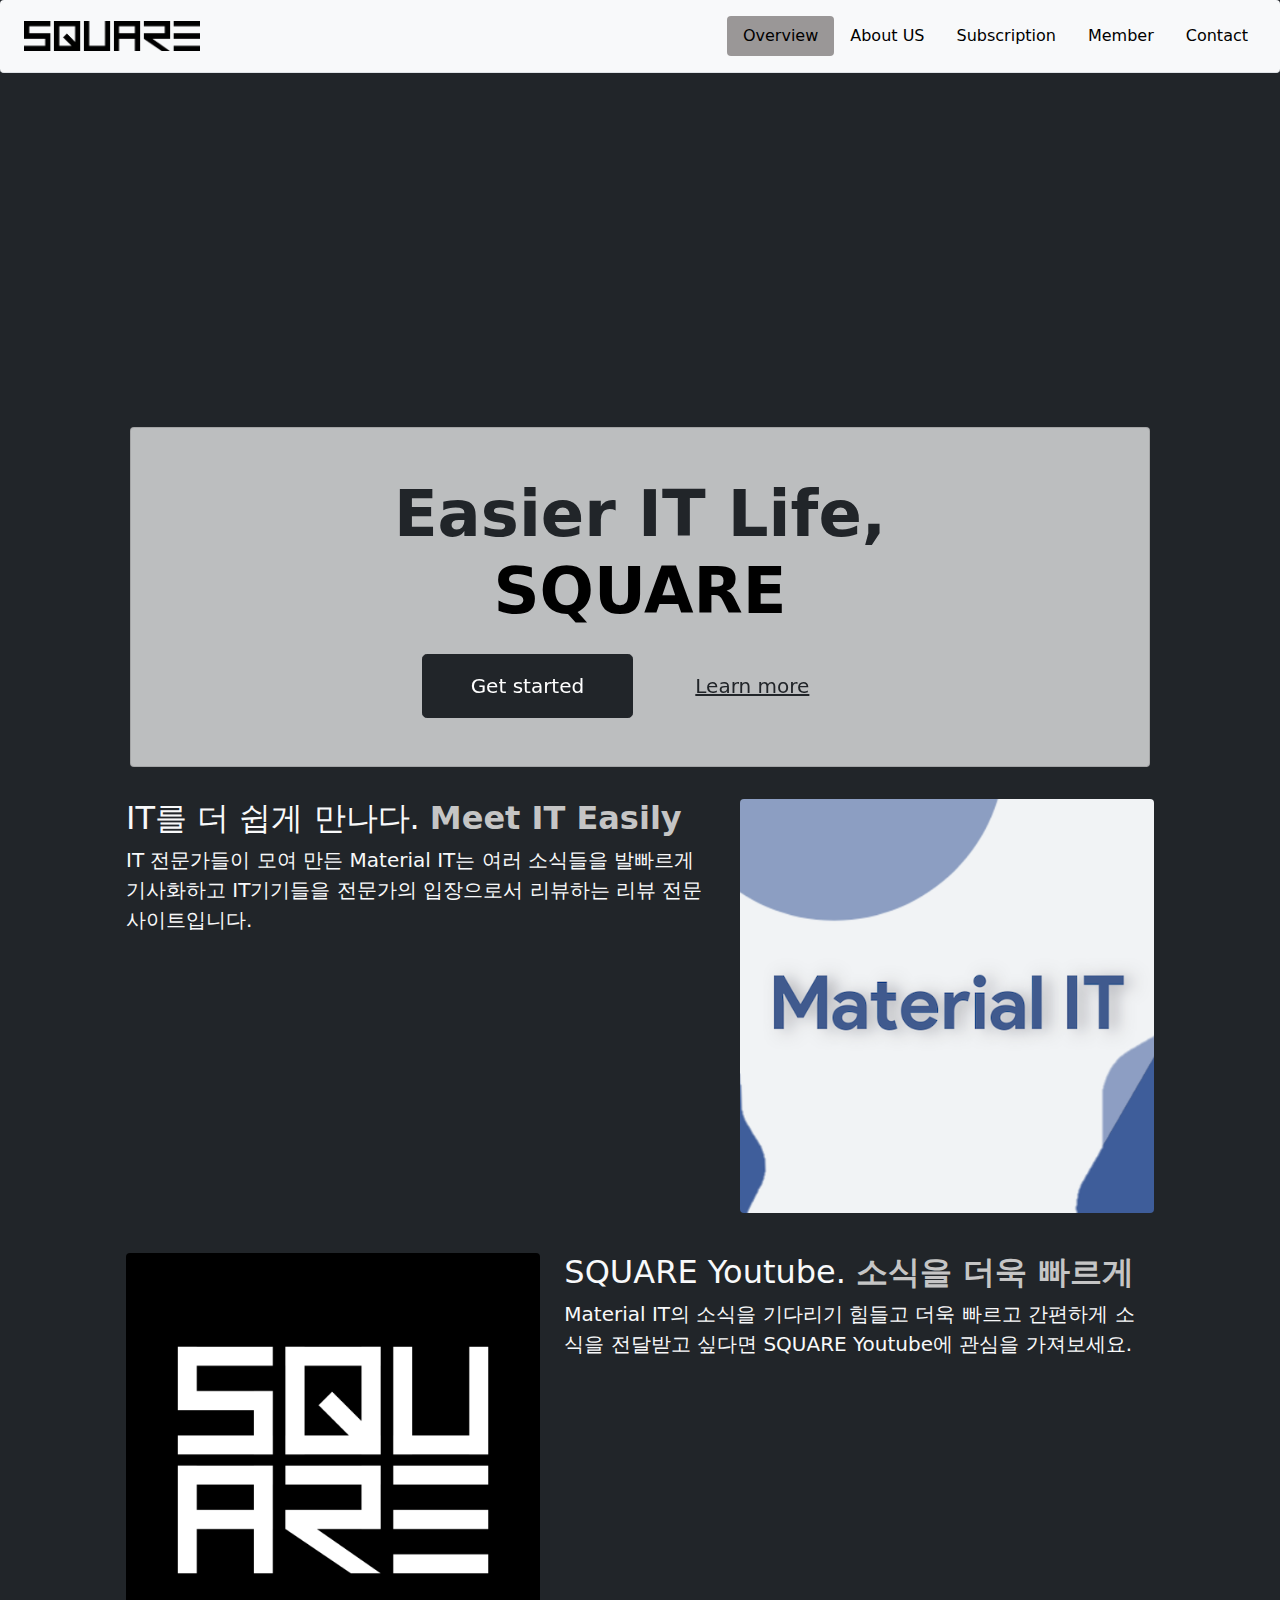
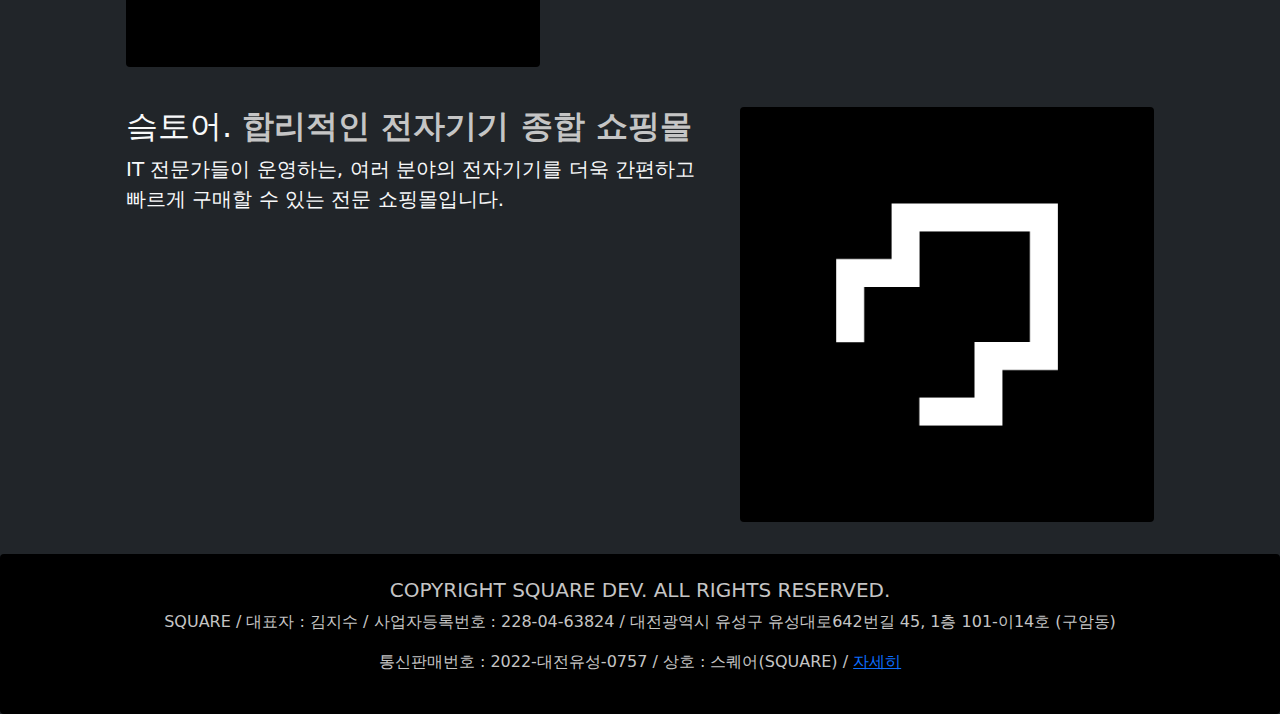
==== index.html @ 816b6b01 "푸터 가독성 개선, 구독 페이지 요소 추가, 토스 결재창 요청 연동 시도" ====
<!DOCTYPE html>
<html lang="ko">

<head>
    <meta charset="UTF-8">
    <meta http-equiv="X-UA-Compatible" content="IE=edge">
    <meta name="viewport" content="width=device-width, initial-scale=1.0">
    <link rel="shortcut icon" href="/img/favicon.ico">
    <!-- 부트스트랩 css 사용 -->
    <link rel="stylesheet" href="css/bootstrap.css">
    <!--  부트스트랩 js 사용 -->
    <script src="https://ajax.googleapis.com/ajax/libs/jquery/3.3.1/jquery.min.js"></script>
    <script type="text/javascript" src="/js/bootstrap.js"></script>

    <title>SQUARE</title>
</head>
<header>
    <header class="d-flex flex-wrap justify-content-center py-3 mb-4 border-bottom bg-light rounded">
        <a href="/" class="d-flex align-items-center mx-4 mb-3 mb-md-0 me-md-auto text-decoration-none text-black">
            <img height="30pt" src="img/SQUnav.png" alt="">
        </a>

        <ul class="nav nav-pills mx-3">
            <li class="nav-item"><a href="/" class="nav-link text-black active" aria-current="page">Overview</a>
            </li>
            <li class="nav-item"><a href="aboutus" class="nav-link text-black">About US</a></li>
            <li class="nav-item"><a href="sub" class="nav-link text-black">Subscription</a></li>
            <li class="nav-item"><a href="member" class="nav-link text-black">Member</a></li>
            <li class="nav-item"><a href="contact" class="nav-link text-black">Contact</a></li>
        </ul>
    </header>
</header>

<body class="bg-dark">
    <!-- 메인 1단 -->
    <div id="preview" class="preview">
        <div style="display: none;"></div>
        <div>
            <div data-draggable="true" class="" style="position: relative;" draggable="false">
                <section draggable="false" class="overflow-hidden pt-0" data-v-271253ee="">
                    <section class="mb-10">
                        <div class="p-5 text-center bg-image"
                            style="background-image: url(&quot;https://cdn.discordapp.com/attachments/985733012362780744/987532368732622858/Square_PC_Wide.png&quot;); height: 500px; background-size: cover; background-color: rgba(0, 0, 0, 0); background-position: 50% 50%;"
                            aria-controls="#picker-editor"></div>
                        <div class="container">
                            <div class="card mx-4 mx-md-5 text-center shadow-5-strong"
                                style=" margin-top: -170px; background: hsla(0, 0%, 100%, 0.7); backdrop-filter: blur(30px); ">
                                <div class="card-body px-4 py-5 px-md-5">
                                    <h1 class="display-3 fw-bold ls-tight mb-4"> <span>Easier IT Life,</span> <br> <span
                                            class="text-black">SQUARE
                                        </span> </h1> <a class="btn btn-dark btn-lg py-3 px-5 mb-2 mb-md-0 me-md-2"
                                        href="aboutus" role="button" aria-controls="#picker-editor"
                                        draggable="false">Get
                                        started</a>
                                    <a class="btn btn-link btn-lg py-3 px-5 mb-2 mb-md-0 text-dark" role="button"
                                        aria-controls="#picker-editor" draggable="false" href="#scrollspyHeading1">Learn
                                        more</a>
                                </div>
                            </div>
                        </div>
                    </section>
                </section>
            </div>
        </div>
    </div>

    <div class="container marketing">
        <!-- START THE FEATURETTES -->
        <div id="scrollspyHeading1">
            <div class="row featurette bg-muted rounded p-2 m-4">
                <div class="col-md-7">
                    <h2 class="text-light featurette-heading">IT를 더 쉽게 만나다. <span class="text-muted fw-bold">Meet IT
                            Easily</span></h2>
                    <p class="text-light lead">IT 전문가들이 모여 만든 Material IT는 여러 소식들을 발빠르게 기사화하고 IT기기들을 전문가의 입장으로서 리뷰하는 리뷰
                        전문 사이트입니다.</p>
                </div>
                <div class="col-md-5">
                    <img class="bd-placeholder-img bd-placeholder-img-lg featurette-image img-fluid mx-auto rounded"
                        width="500" height="500" src="/img/MIT_IMG11.png" alt="">

                </div>
            </div>

            <div class="row featurette bg-muted rounded p-2 m-4">
                <div class="col-md-7 order-md-2">
                    <h2 class="text-light featurette-heading">SQUARE Youtube. <span class="text-muted fw-bold">소식을 더욱 빠르게</span>
                    </h2>
                    <p class="text-light lead">Material IT의 소식을 기다리기 힘들고 더욱 빠르고 간편하게 소식을 전달받고 싶다면 SQUARE Youtube에 관심을
                        가져보세요.</p>
                </div>
                <div class="col-md-5 order-md-1">
                    <img class="bd-placeholder-img bd-placeholder-img-lg featurette-image img-fluid mx-auto rounded"
                        width="500" height="500" src="/img/슦슦퀘어.png" alt="">
                </div>
            </div>

            <div class="row featurette bg-muted rounded p-2 m-4">
                <div class="col-md-7">
                    <h2 class="text-light featurette-heading">슼토어. <span class="text-muted fw-bold">합리적인 전자기기 종합 쇼핑몰</span></h2>
                    <p class="text-light lead">IT 전문가들이 운영하는, 여러 분야의 전자기기를 더욱 간편하고 빠르게 구매할 수 있는 전문 쇼핑몰입니다.</p>
                </div>
                <div class="col-md-5">
                    <img class="bd-placeholder-img bd-placeholder-img-lg featurette-image img-fluid mx-auto rounded"
                        width="500" height="500" src="/img/SQLOGO.png" alt="">
                </div>
            </div>

        </div>

        <!-- /END THE FEATURETTES -->

    </div>
</body>
<footer class="bg-foot text-center text-lg-start rounded">
    <div class="container p-4">
        <!-- Grid container -->
        <div class="text-center">
            <h5 class="text-uppercase text-muted">Copyright SQUARE DEV. All rights reserved.</h5>

            <p class="text-muted">
                SQUARE / 대표자 : 김지수 / 사업자등록번호 : 228-04-63824 / 대전광역시 유성구 유성대로642번길 45, 1층 101-이14호 (구암동)
            </p>

            <p class="text-muted">
                통신판매번호 : 2022-대전유성-0757 / 상호 : 스퀘어(SQUARE) / <a
                    href="https://www.ftc.go.kr/bizCommPop.do?wrkr_no=2280463824">자세히</a>
            </p>
        </div>
        <!--Grid column-->

        <!--Grid row-->
        <!-- Grid container -->
    </div>
</footer>

</html>
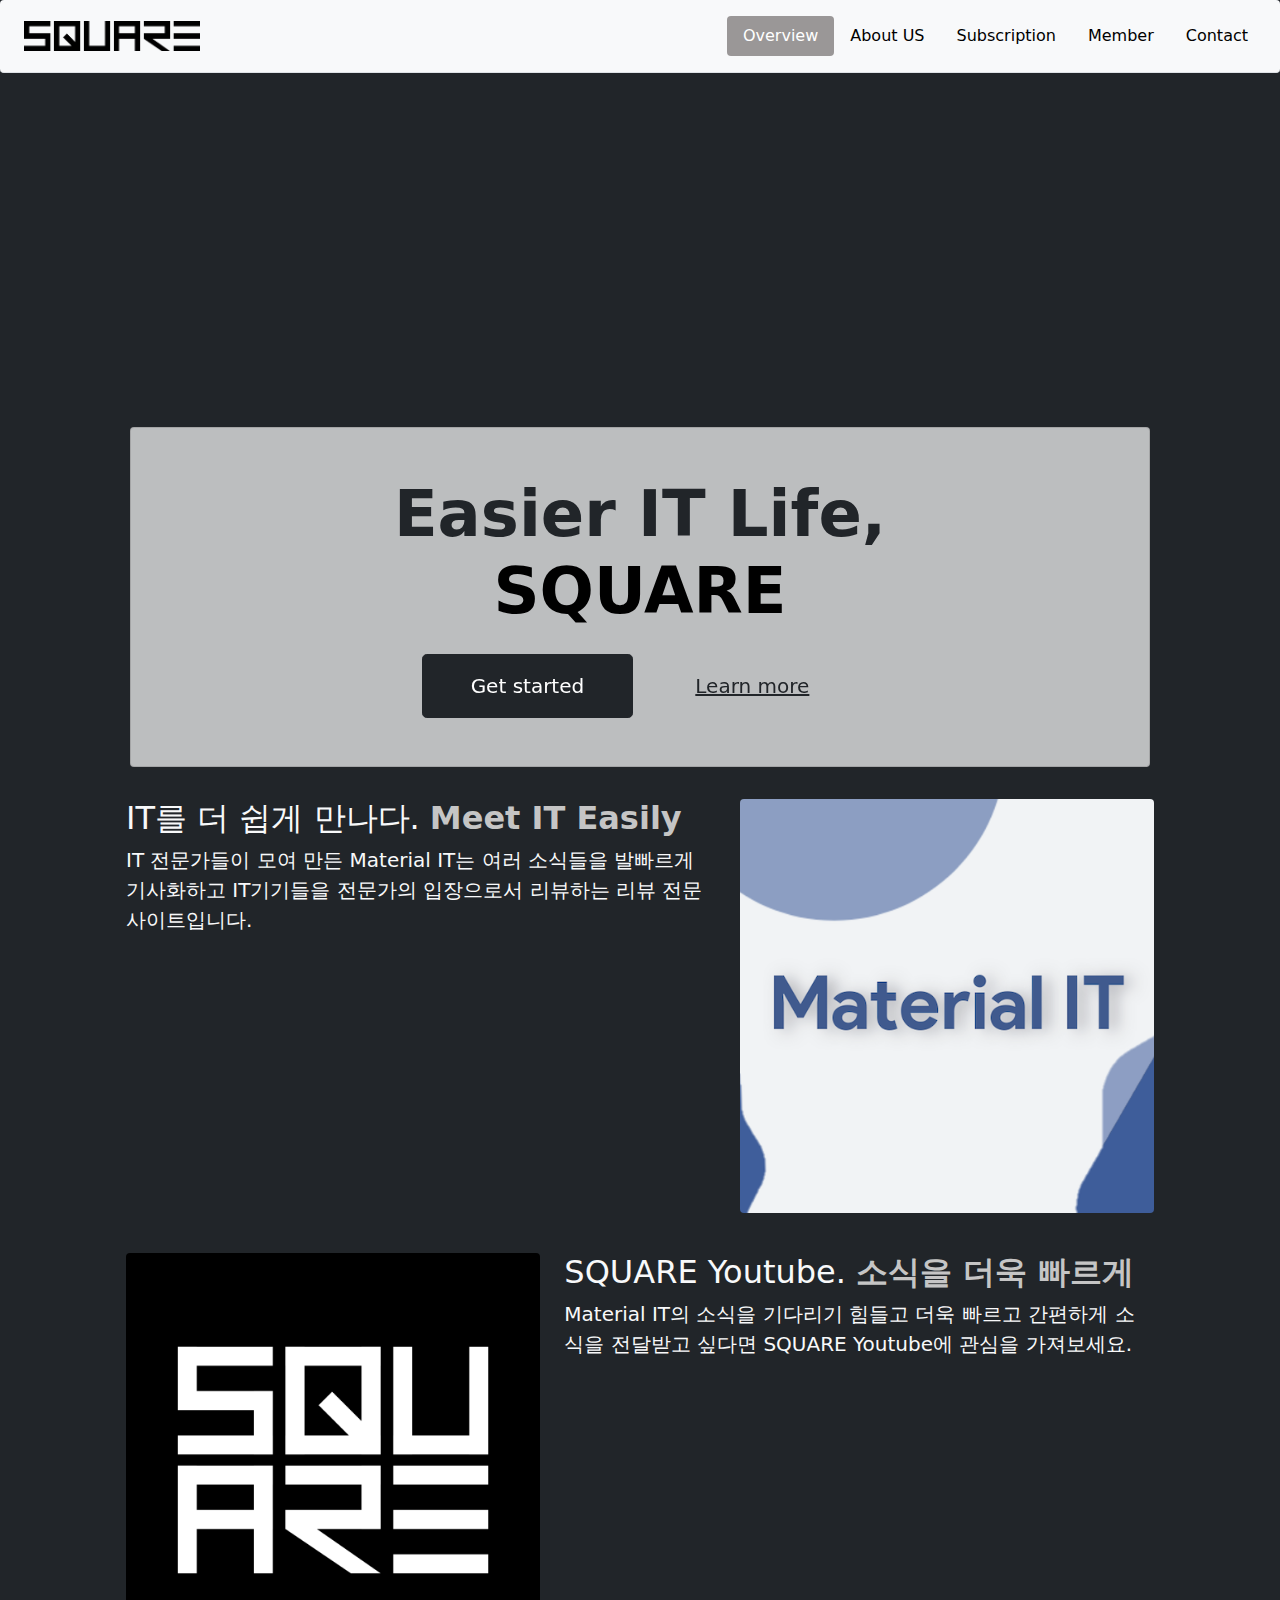
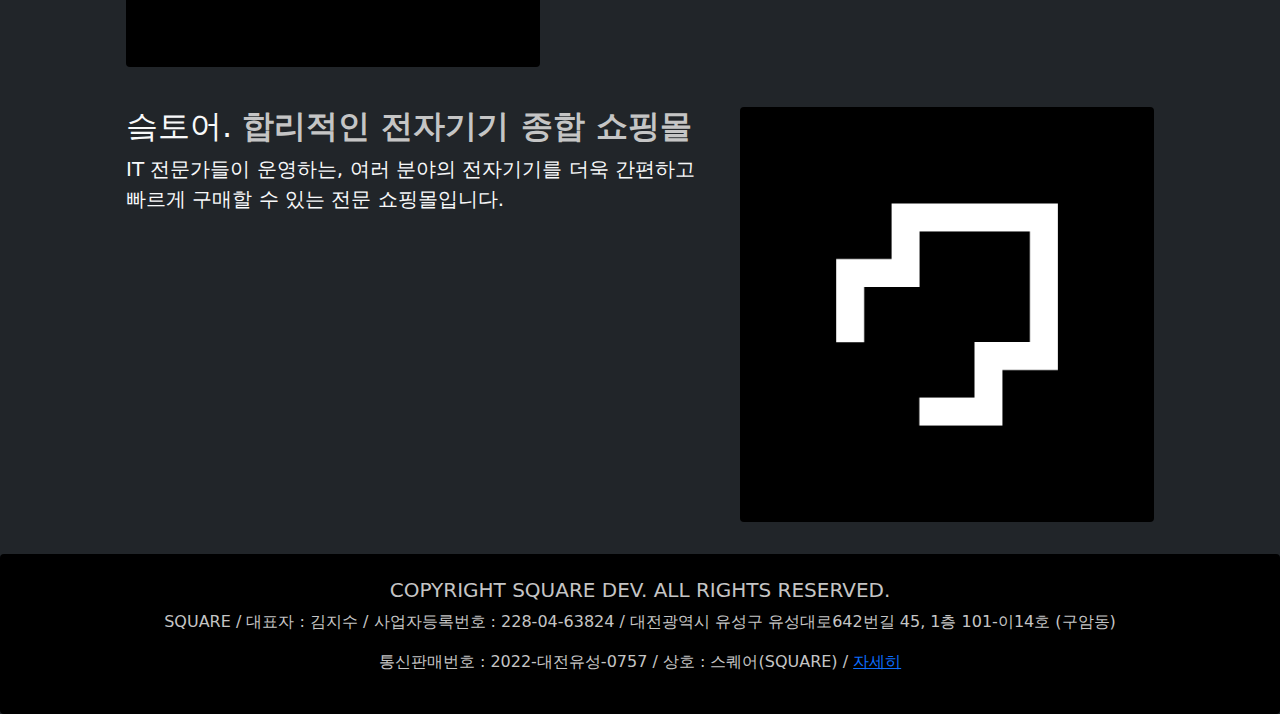
==== commit 0033b495: "Navbar 텍스트 색상 가독성 개선" ====
--- a/index.html
+++ b/index.html
@@ -15,20 +15,20 @@
     <title>SQUARE</title>
 </head>
 <header>
-    <header class="d-flex flex-wrap justify-content-center py-3 mb-4 border-bottom bg-light rounded">
+    <nav class="d-flex flex-wrap justify-content-center py-3 mb-4 border-bottom bg-light rounded">
         <a href="/" class="d-flex align-items-center mx-4 mb-3 mb-md-0 me-md-auto text-decoration-none text-black">
             <img height="30pt" src="img/SQUnav.png" alt="">
         </a>
 
         <ul class="nav nav-pills mx-3">
-            <li class="nav-item"><a href="/" class="nav-link text-black active" aria-current="page">Overview</a>
+            <li class="nav-item"><a href="/" class="nav-link active" aria-current="page">Overview</a>
             </li>
             <li class="nav-item"><a href="aboutus" class="nav-link text-black">About US</a></li>
             <li class="nav-item"><a href="sub" class="nav-link text-black">Subscription</a></li>
             <li class="nav-item"><a href="member" class="nav-link text-black">Member</a></li>
             <li class="nav-item"><a href="contact" class="nav-link text-black">Contact</a></li>
         </ul>
-    </header>
+    </nav>
 </header>
 
 <body class="bg-dark">
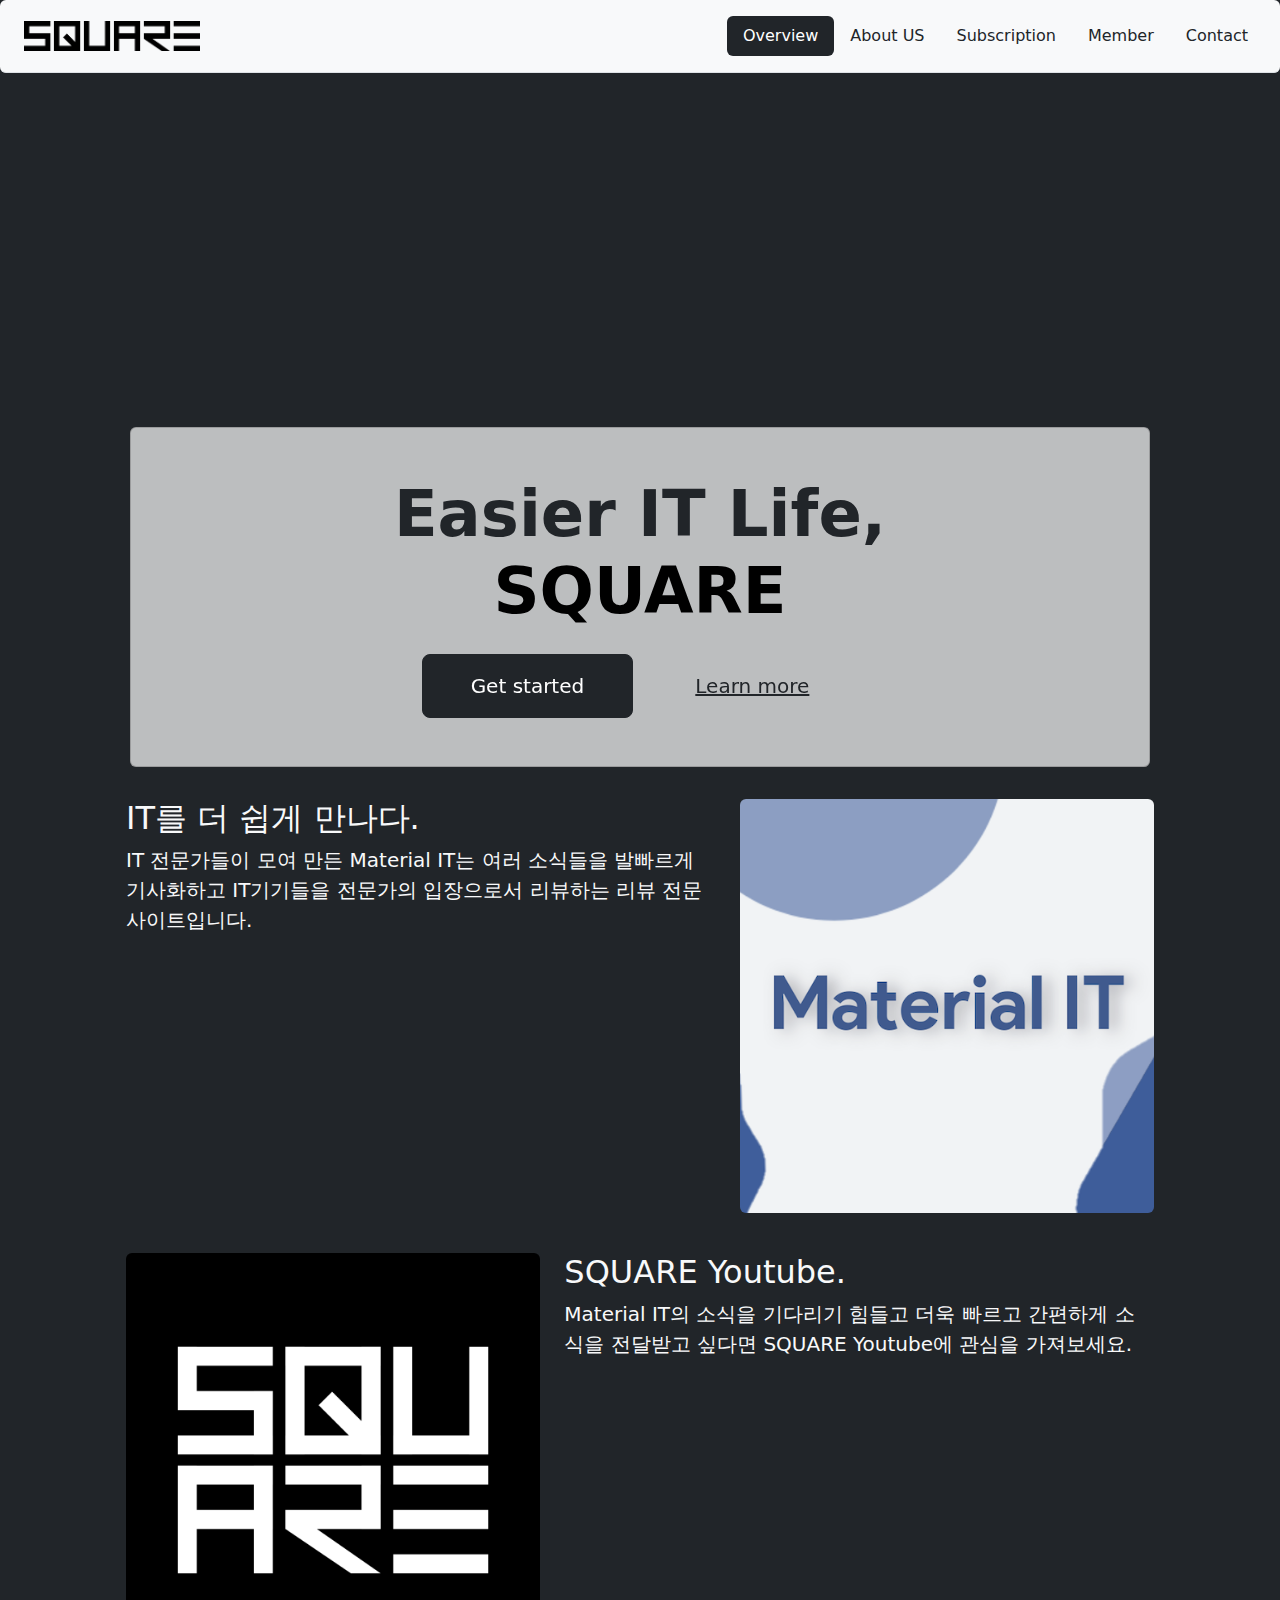
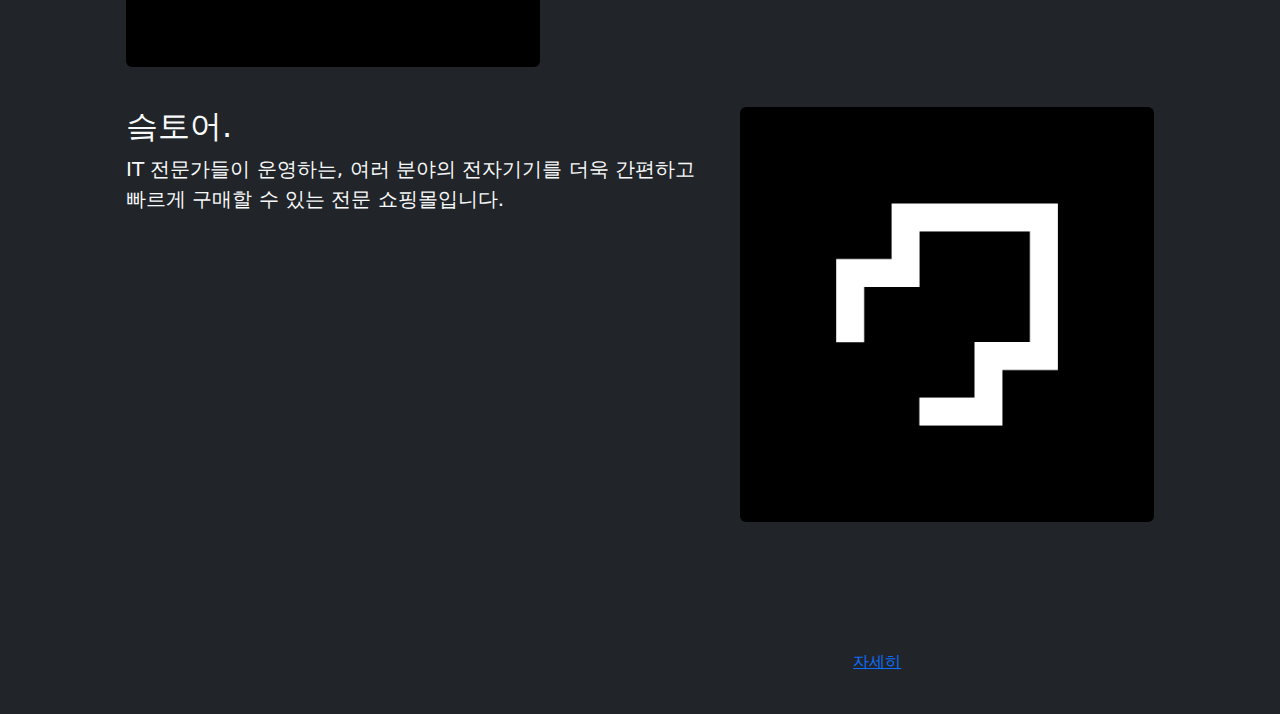
==== commit 964d1c5d: "CDN 적용, Favicon 이미지, Footer 태그 위치 수정" ====
--- a/index.html
+++ b/index.html
@@ -6,11 +6,12 @@
     <meta http-equiv="X-UA-Compatible" content="IE=edge">
     <meta name="viewport" content="width=device-width, initial-scale=1.0">
     <link rel="shortcut icon" href="/img/favicon.ico">
-    <!-- 부트스트랩 css 사용 -->
-    <link rel="stylesheet" href="css/bootstrap.css">
-    <!--  부트스트랩 js 사용 -->
+    <!-- 부트스트랩 CSS -->
+    <link rel="stylesheet" href="https://cdn.jsdelivr.net/npm/bootstrap@5.2.0-beta1/dist/css/bootstrap.min.css">
+
+    <link rel="stylesheet" href="css/footer.css">
+    <!-- JQuery -->
     <script src="https://ajax.googleapis.com/ajax/libs/jquery/3.3.1/jquery.min.js"></script>
-    <script type="text/javascript" src="/js/bootstrap.js"></script>
 
     <title>SQUARE</title>
 </head>
@@ -21,12 +22,12 @@
         </a>
 
         <ul class="nav nav-pills mx-3">
-            <li class="nav-item"><a href="/" class="nav-link active" aria-current="page">Overview</a>
+            <li class="nav-item"><a href="/" class="nav-link text-white bg-dark active" aria-current="page">Overview</a>
             </li>
-            <li class="nav-item"><a href="aboutus" class="nav-link text-black">About US</a></li>
-            <li class="nav-item"><a href="sub" class="nav-link text-black">Subscription</a></li>
-            <li class="nav-item"><a href="member" class="nav-link text-black">Member</a></li>
-            <li class="nav-item"><a href="contact" class="nav-link text-black">Contact</a></li>
+            <li class="nav-item"><a href="aboutus" class="nav-link text-dark">About US</a></li>
+            <li class="nav-item"><a href="sub" class="nav-link text-dark">Subscription</a></li>
+            <li class="nav-item"><a href="member" class="nav-link text-dark">Member</a></li>
+            <li class="nav-item"><a href="contact" class="nav-link text-dark">Contact</a></li>
         </ul>
     </nav>
 </header>
@@ -110,27 +111,30 @@
         <!-- /END THE FEATURETTES -->
 
     </div>
+    <footer class="bg-foot text-center text-lg-start rounded">
+        <div class="container p-4">
+            <!-- Grid container -->
+            <div class="text-center">
+                <h5 class="text-uppercase text-muted">Copyright SQUARE DEV. All rights reserved.</h5>
+    
+                <p class="text-muted">
+                    SQUARE / 대표자 : 김지수 / 사업자등록번호 : 228-04-63824 / 대전광역시 유성구 유성대로642번길 45, 1층 101-이14호 (구암동)
+                </p>
+    
+                <p class="text-muted">
+                    통신판매번호 : 2022-대전유성-0757 / 상호 : 스퀘어(SQUARE) / <a
+                        href="https://www.ftc.go.kr/bizCommPop.do?wrkr_no=2280463824">자세히</a>
+                </p>
+            </div>
+            <!--Grid column-->
+    
+            <!--Grid row-->
+            <!-- Grid container -->
+        </div>
+    </footer>
+
+    <!-- Scripts -->
+    <script type="text/javascript" src="https://cdn.jsdelivr.net/npm/bootstrap@5.2.0-beta1/dist/js/bootstrap.bundle.min.js"></script>
 </body>
-<footer class="bg-foot text-center text-lg-start rounded">
-    <div class="container p-4">
-        <!-- Grid container -->
-        <div class="text-center">
-            <h5 class="text-uppercase text-muted">Copyright SQUARE DEV. All rights reserved.</h5>
-
-            <p class="text-muted">
-                SQUARE / 대표자 : 김지수 / 사업자등록번호 : 228-04-63824 / 대전광역시 유성구 유성대로642번길 45, 1층 101-이14호 (구암동)
-            </p>
-
-            <p class="text-muted">
-                통신판매번호 : 2022-대전유성-0757 / 상호 : 스퀘어(SQUARE) / <a
-                    href="https://www.ftc.go.kr/bizCommPop.do?wrkr_no=2280463824">자세히</a>
-            </p>
-        </div>
-        <!--Grid column-->
-
-        <!--Grid row-->
-        <!-- Grid container -->
-    </div>
-</footer>
 
 </html>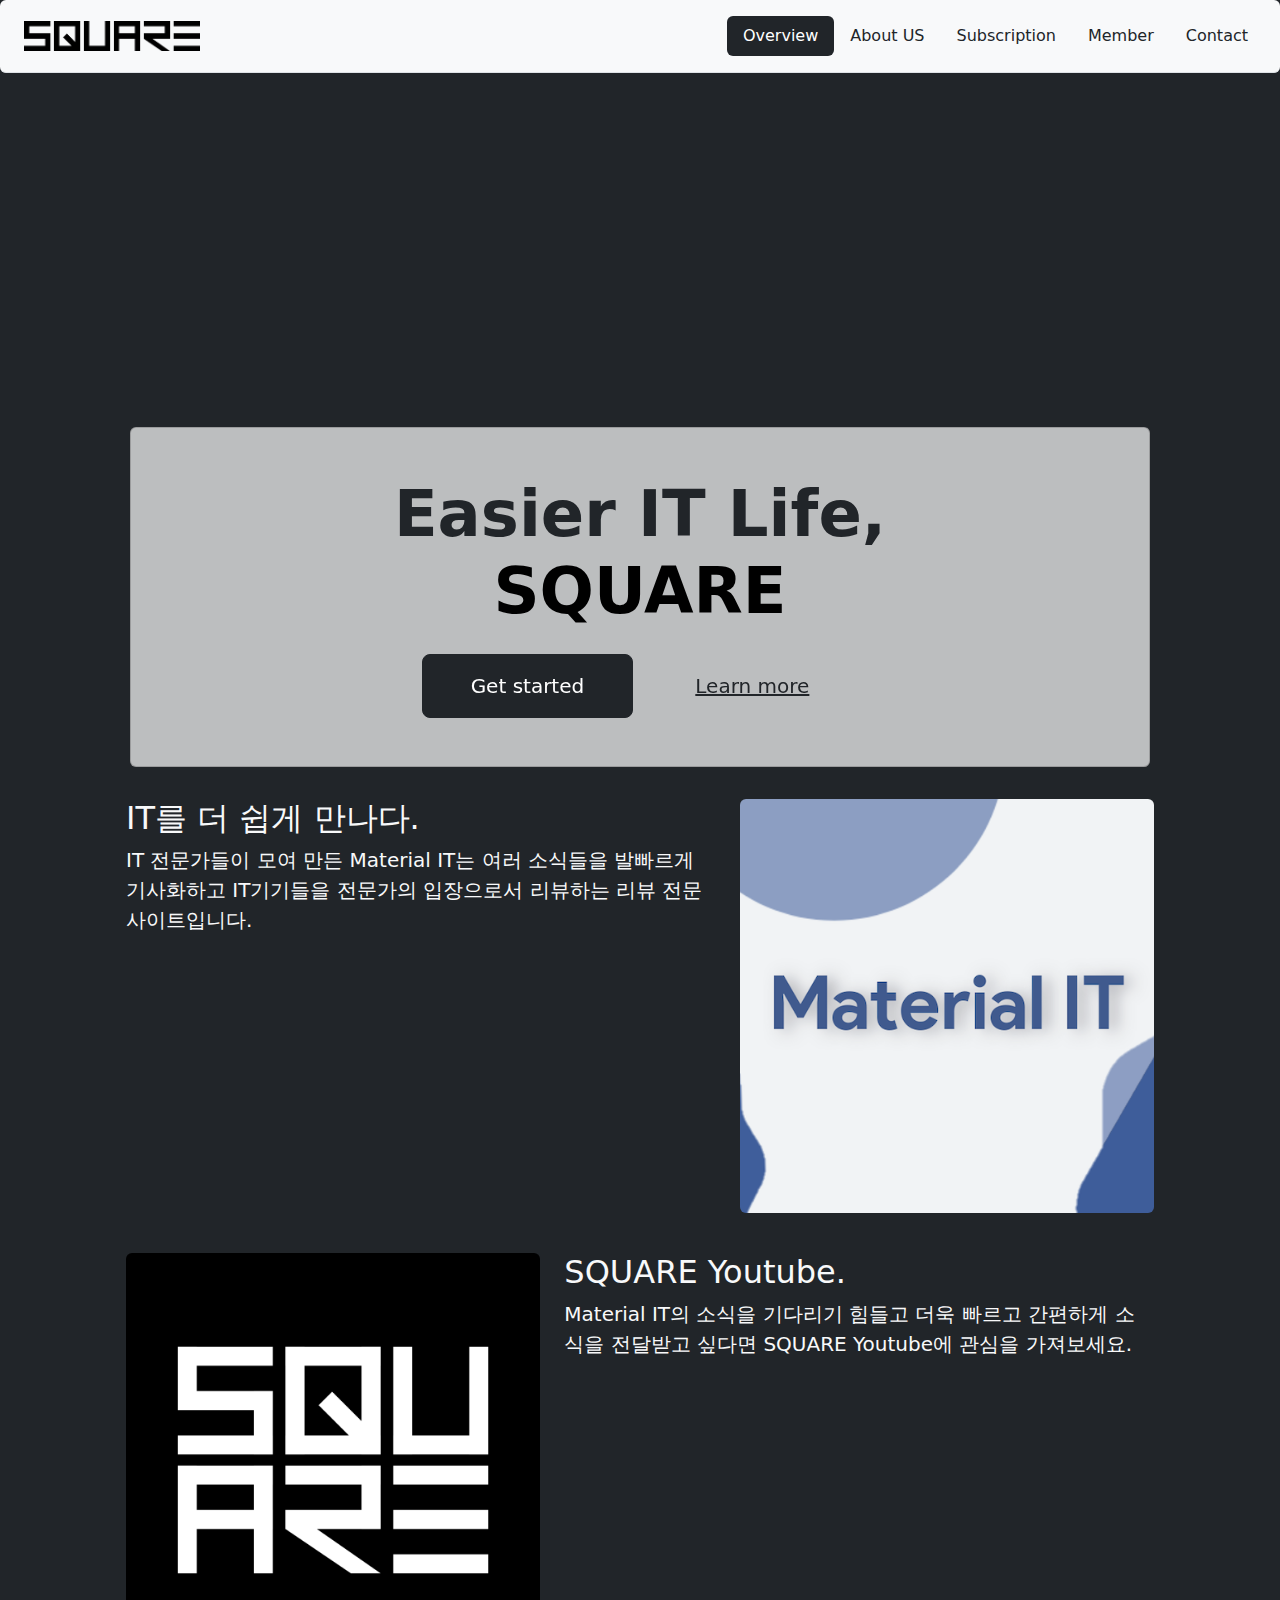
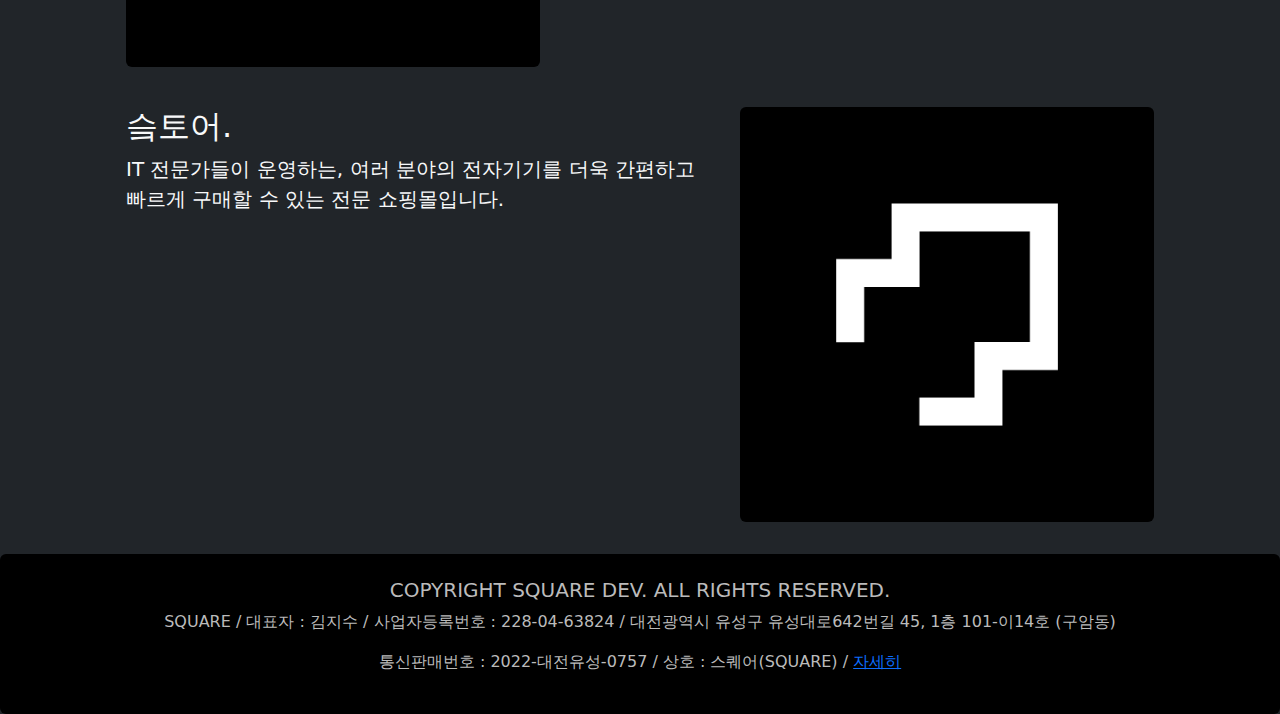
==== commit 2a130842: "Footer 수정" ====
--- a/index.html
+++ b/index.html
@@ -115,13 +115,13 @@
         <div class="container p-4">
             <!-- Grid container -->
             <div class="text-center">
-                <h5 class="text-uppercase text-muted">Copyright SQUARE DEV. All rights reserved.</h5>
+                <h5 class="text-uppercase">Copyright SQUARE DEV. All rights reserved.</h5>
     
-                <p class="text-muted">
+                <p>
                     SQUARE / 대표자 : 김지수 / 사업자등록번호 : 228-04-63824 / 대전광역시 유성구 유성대로642번길 45, 1층 101-이14호 (구암동)
                 </p>
     
-                <p class="text-muted">
+                <p>
                     통신판매번호 : 2022-대전유성-0757 / 상호 : 스퀘어(SQUARE) / <a
                         href="https://www.ftc.go.kr/bizCommPop.do?wrkr_no=2280463824">자세히</a>
                 </p>
--- a/css/footer.css
+++ b/css/footer.css
@@ -0,0 +1,5 @@
+.bg-foot{
+    --bs-bg-opacity: 1;
+    background-color: black;
+    color: #bbb;
+  }  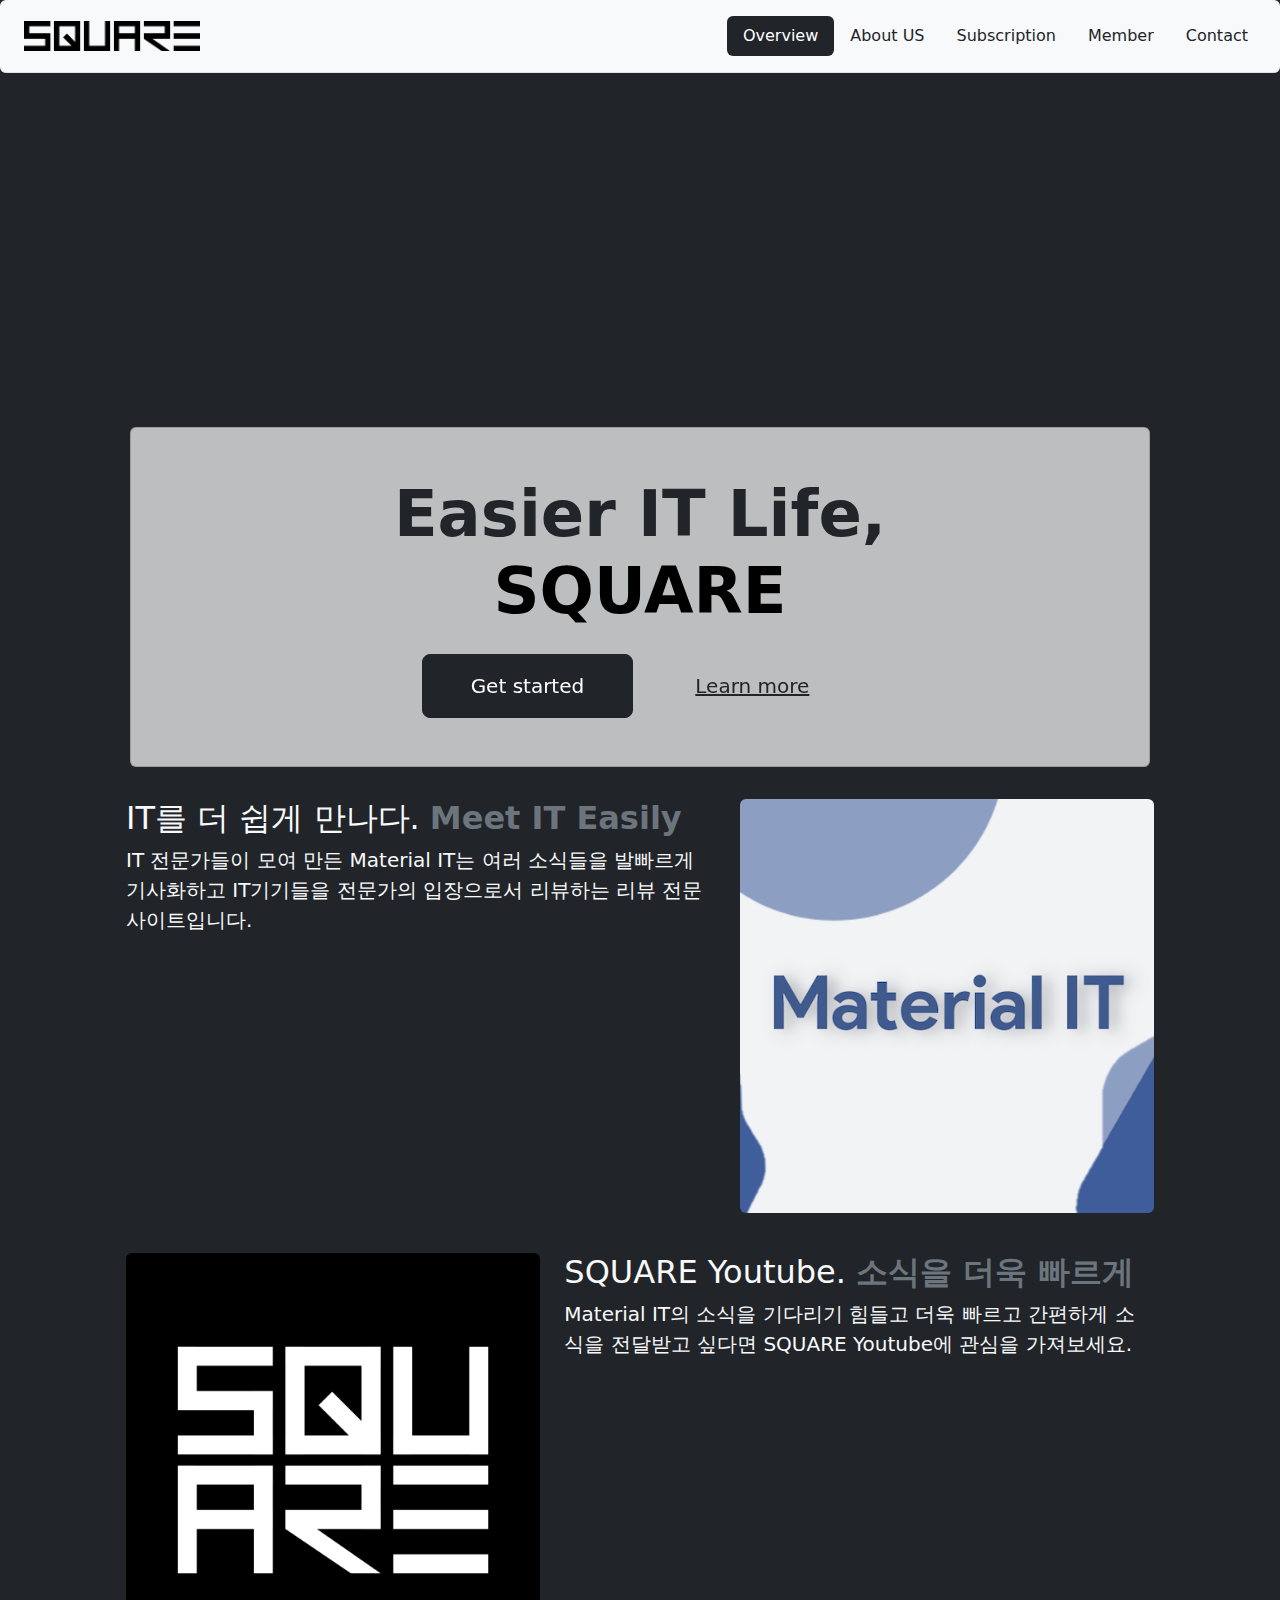
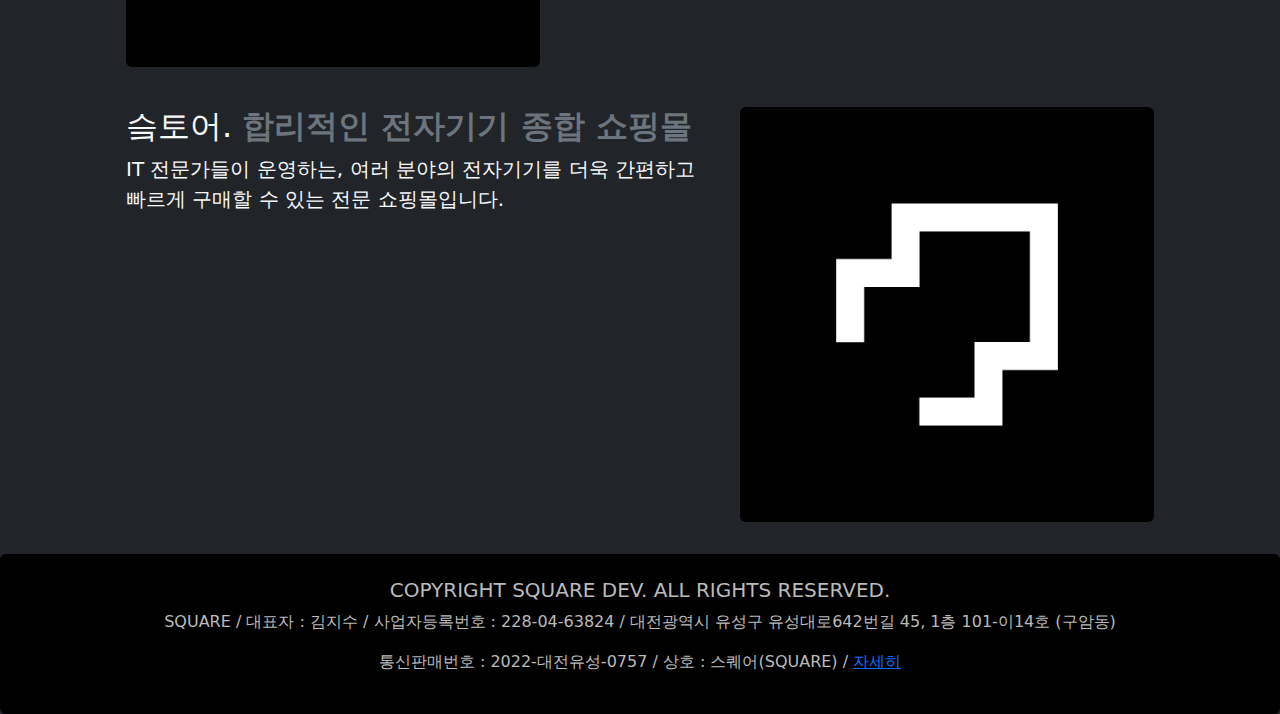
==== commit 767656dc: "CSS수정 후, 색상 미표시 요소 수정" ====
--- a/index.html
+++ b/index.html
@@ -70,7 +70,7 @@
         <div id="scrollspyHeading1">
             <div class="row featurette bg-muted rounded p-2 m-4">
                 <div class="col-md-7">
-                    <h2 class="text-light featurette-heading">IT를 더 쉽게 만나다. <span class="text-muted fw-bold">Meet IT
+                    <h2 class="text-light featurette-heading">IT를 더 쉽게 만나다. <span class="text-secondary fw-bold">Meet IT
                             Easily</span></h2>
                     <p class="text-light lead">IT 전문가들이 모여 만든 Material IT는 여러 소식들을 발빠르게 기사화하고 IT기기들을 전문가의 입장으로서 리뷰하는 리뷰
                         전문 사이트입니다.</p>
@@ -84,7 +84,7 @@
 
             <div class="row featurette bg-muted rounded p-2 m-4">
                 <div class="col-md-7 order-md-2">
-                    <h2 class="text-light featurette-heading">SQUARE Youtube. <span class="text-muted fw-bold">소식을 더욱 빠르게</span>
+                    <h2 class="text-light featurette-heading">SQUARE Youtube. <span class="text-secondary fw-bold">소식을 더욱 빠르게</span>
                     </h2>
                     <p class="text-light lead">Material IT의 소식을 기다리기 힘들고 더욱 빠르고 간편하게 소식을 전달받고 싶다면 SQUARE Youtube에 관심을
                         가져보세요.</p>
@@ -97,7 +97,7 @@
 
             <div class="row featurette bg-muted rounded p-2 m-4">
                 <div class="col-md-7">
-                    <h2 class="text-light featurette-heading">슼토어. <span class="text-muted fw-bold">합리적인 전자기기 종합 쇼핑몰</span></h2>
+                    <h2 class="text-light featurette-heading">슼토어. <span class="text-secondary fw-bold">합리적인 전자기기 종합 쇼핑몰</span></h2>
                     <p class="text-light lead">IT 전문가들이 운영하는, 여러 분야의 전자기기를 더욱 간편하고 빠르게 구매할 수 있는 전문 쇼핑몰입니다.</p>
                 </div>
                 <div class="col-md-5">
--- a/css/footer.css
+++ b/css/footer.css
@@ -2,4 +2,4 @@
     --bs-bg-opacity: 1;
     background-color: black;
     color: #bbb;
-  }  +}
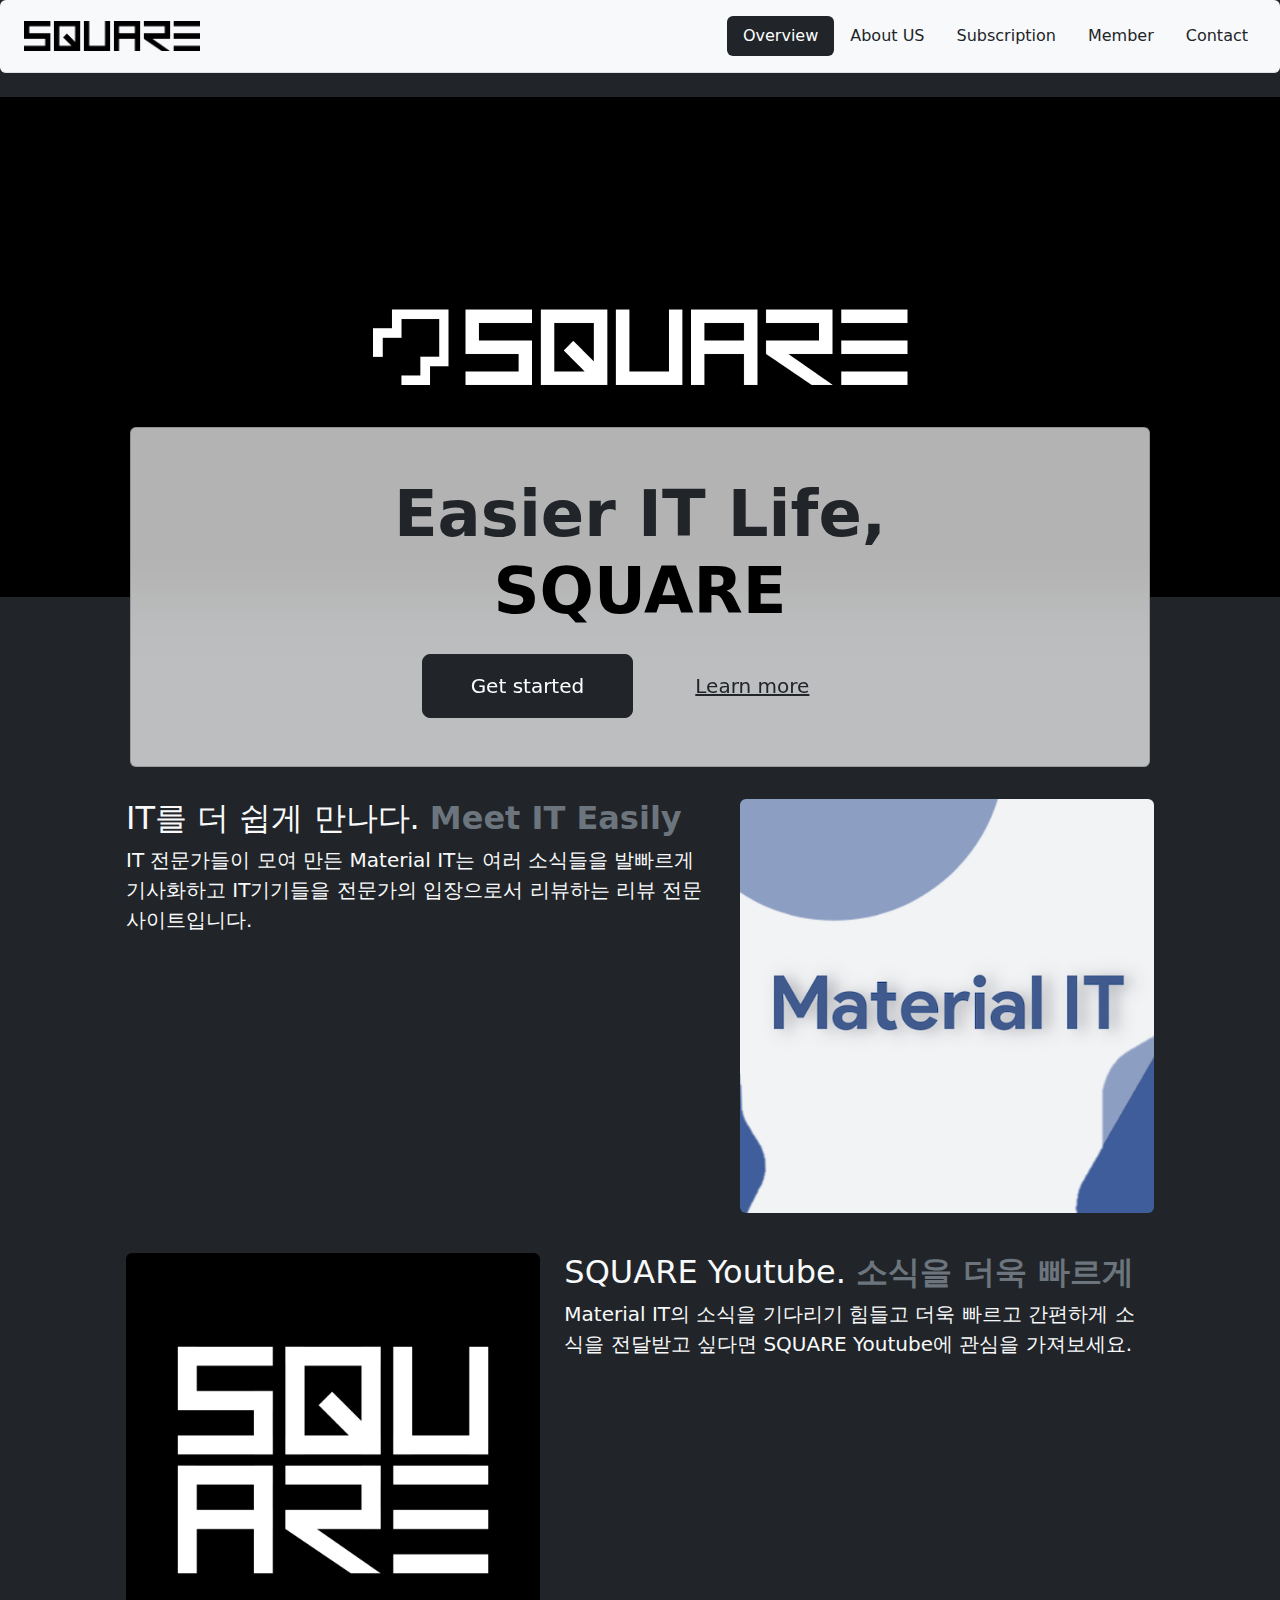
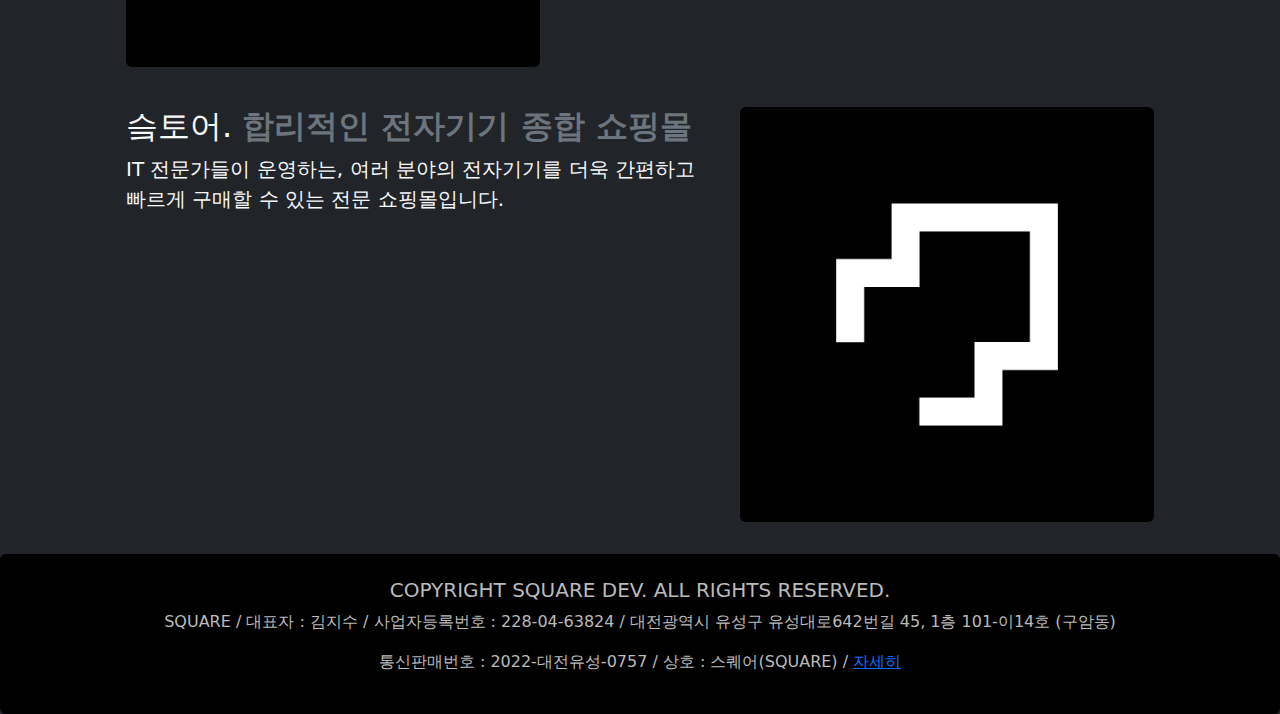
==== commit ae3606c7: "배포오류 수정" ====
--- a/index.html
+++ b/index.html
@@ -1,4 +1,4 @@
-<!DOCTYPE html>
+<!--<!DOCTYPE html>-->
 <html lang="ko">
 
 <head>
@@ -41,7 +41,7 @@
                 <section draggable="false" class="overflow-hidden pt-0" data-v-271253ee="">
                     <section class="mb-10">
                         <div class="p-5 text-center bg-image"
-                            style="background-image: url(&quot;https://cdn.discordapp.com/attachments/985733012362780744/987532368732622858/Square_PC_Wide.png&quot;); height: 500px; background-size: cover; background-color: rgba(0, 0, 0, 0); background-position: 50% 50%;"
+                            style="background-image: url(/img/babu.png); height: 500px; background-size: cover; background-color: rgba(0, 0, 0, 0); background-position: 50%"
                             aria-controls="#picker-editor"></div>
                         <div class="container">
                             <div class="card mx-4 mx-md-5 text-center shadow-5-strong"
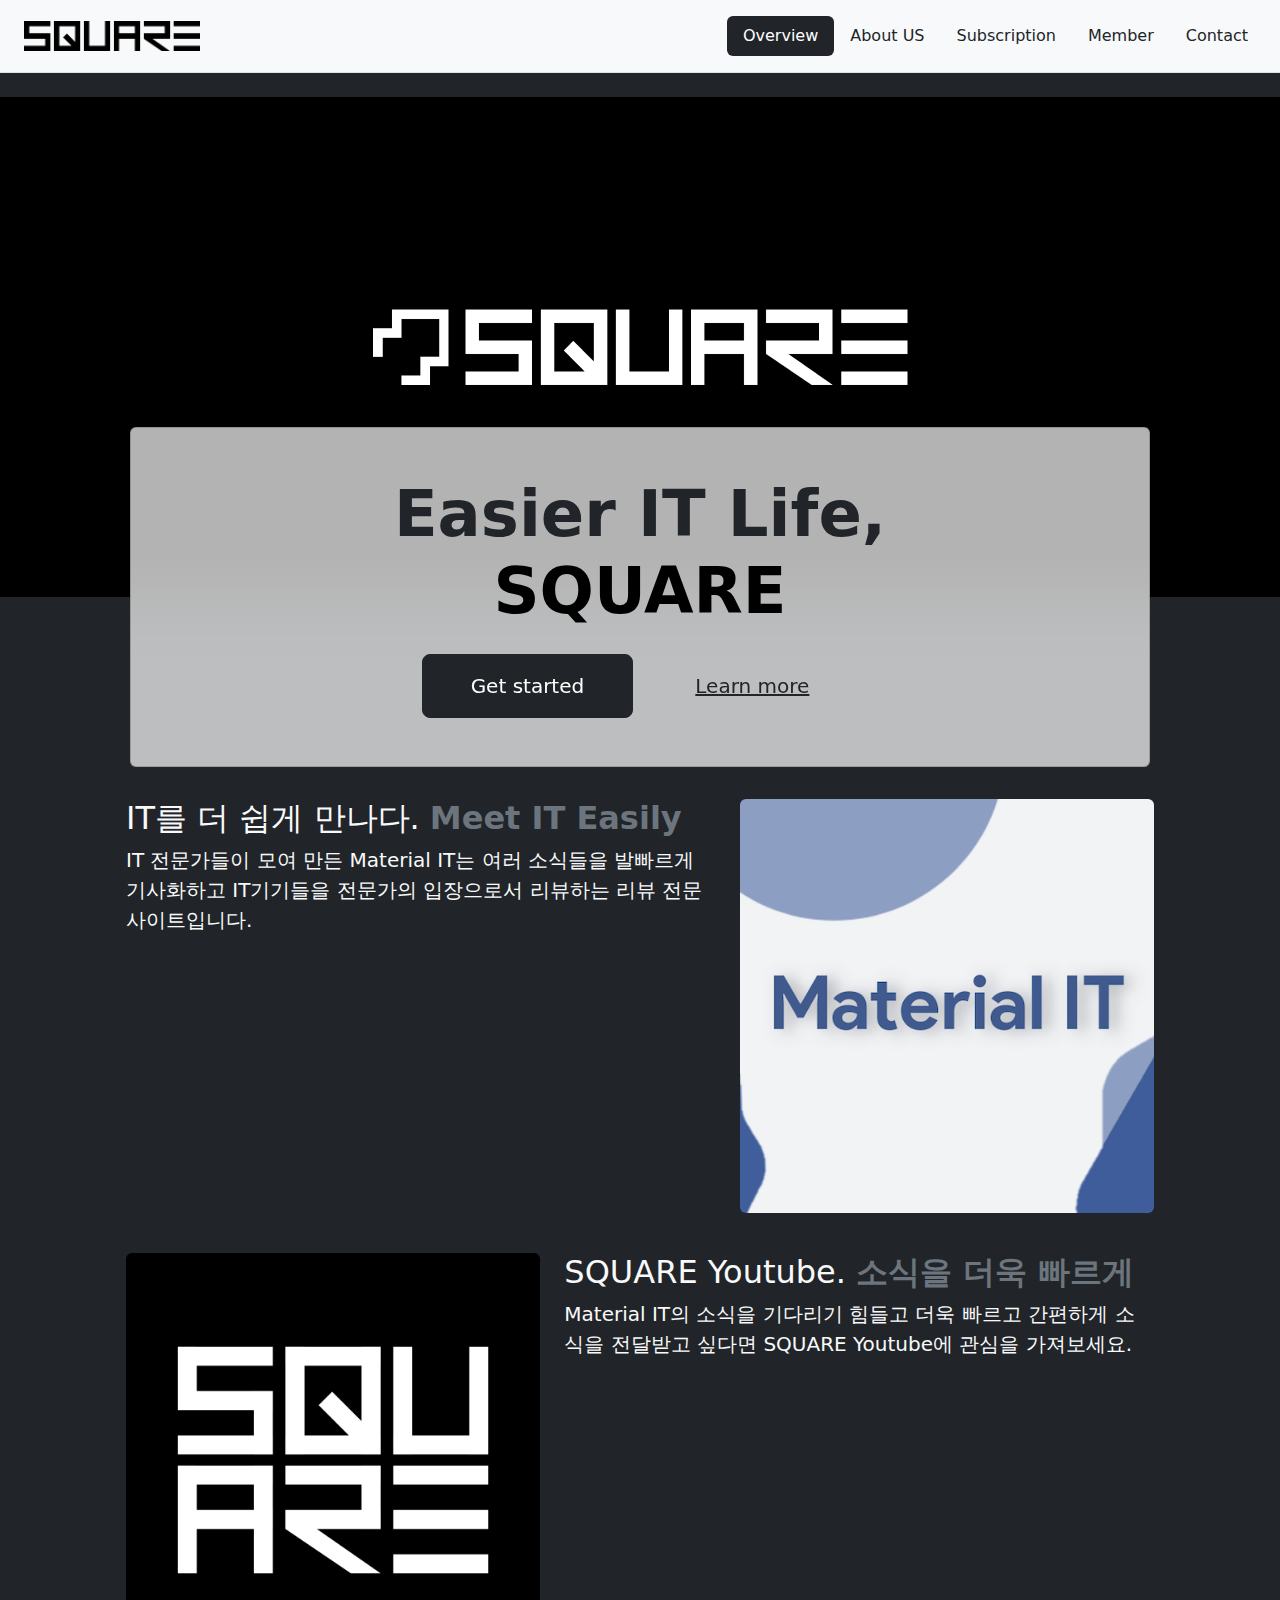
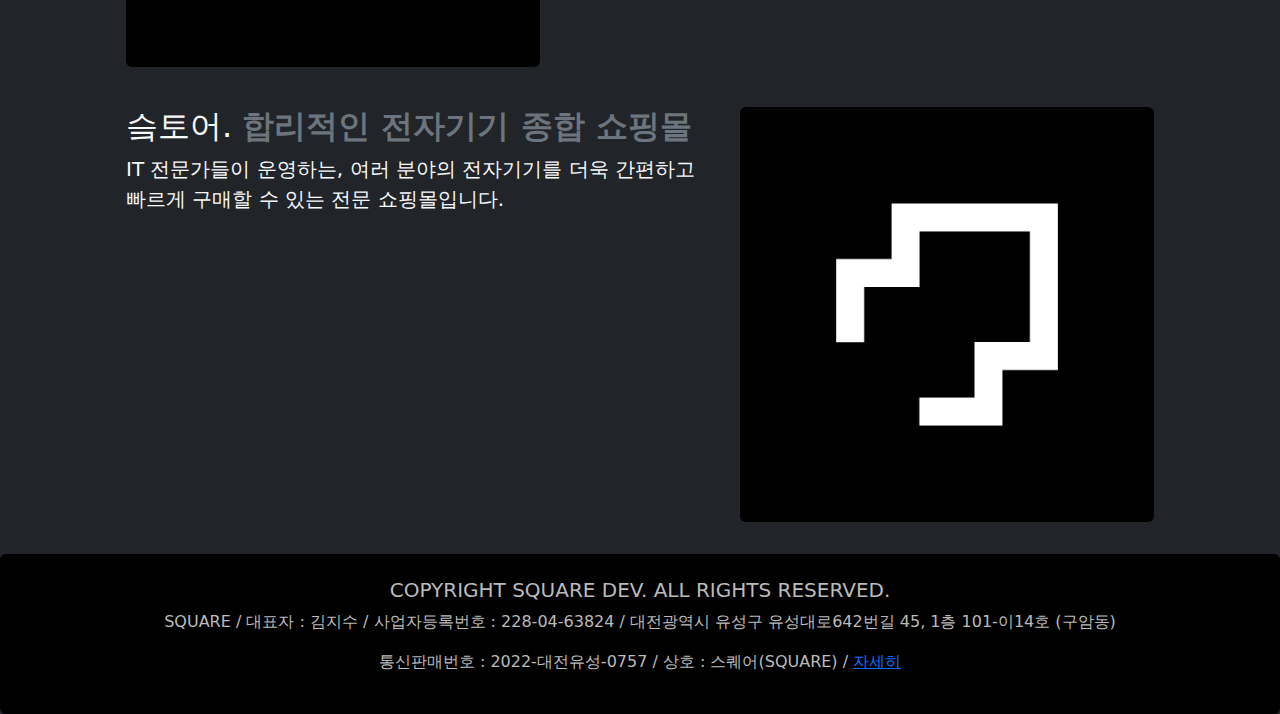
==== commit 1e4f7de3: "navbar 디자인 수정 배포" ====
--- a/index.html
+++ b/index.html
@@ -16,7 +16,7 @@
     <title>SQUARE</title>
 </head>
 <header>
-    <nav class="d-flex flex-wrap justify-content-center py-3 mb-4 border-bottom bg-light rounded">
+    <nav class="d-flex flex-wrap justify-content-center py-3 mb-4 border-bottom bg-light">
         <a href="/" class="d-flex align-items-center mx-4 mb-3 mb-md-0 me-md-auto text-decoration-none text-black">
             <img height="30pt" src="img/SQUnav.png" alt="">
         </a>
